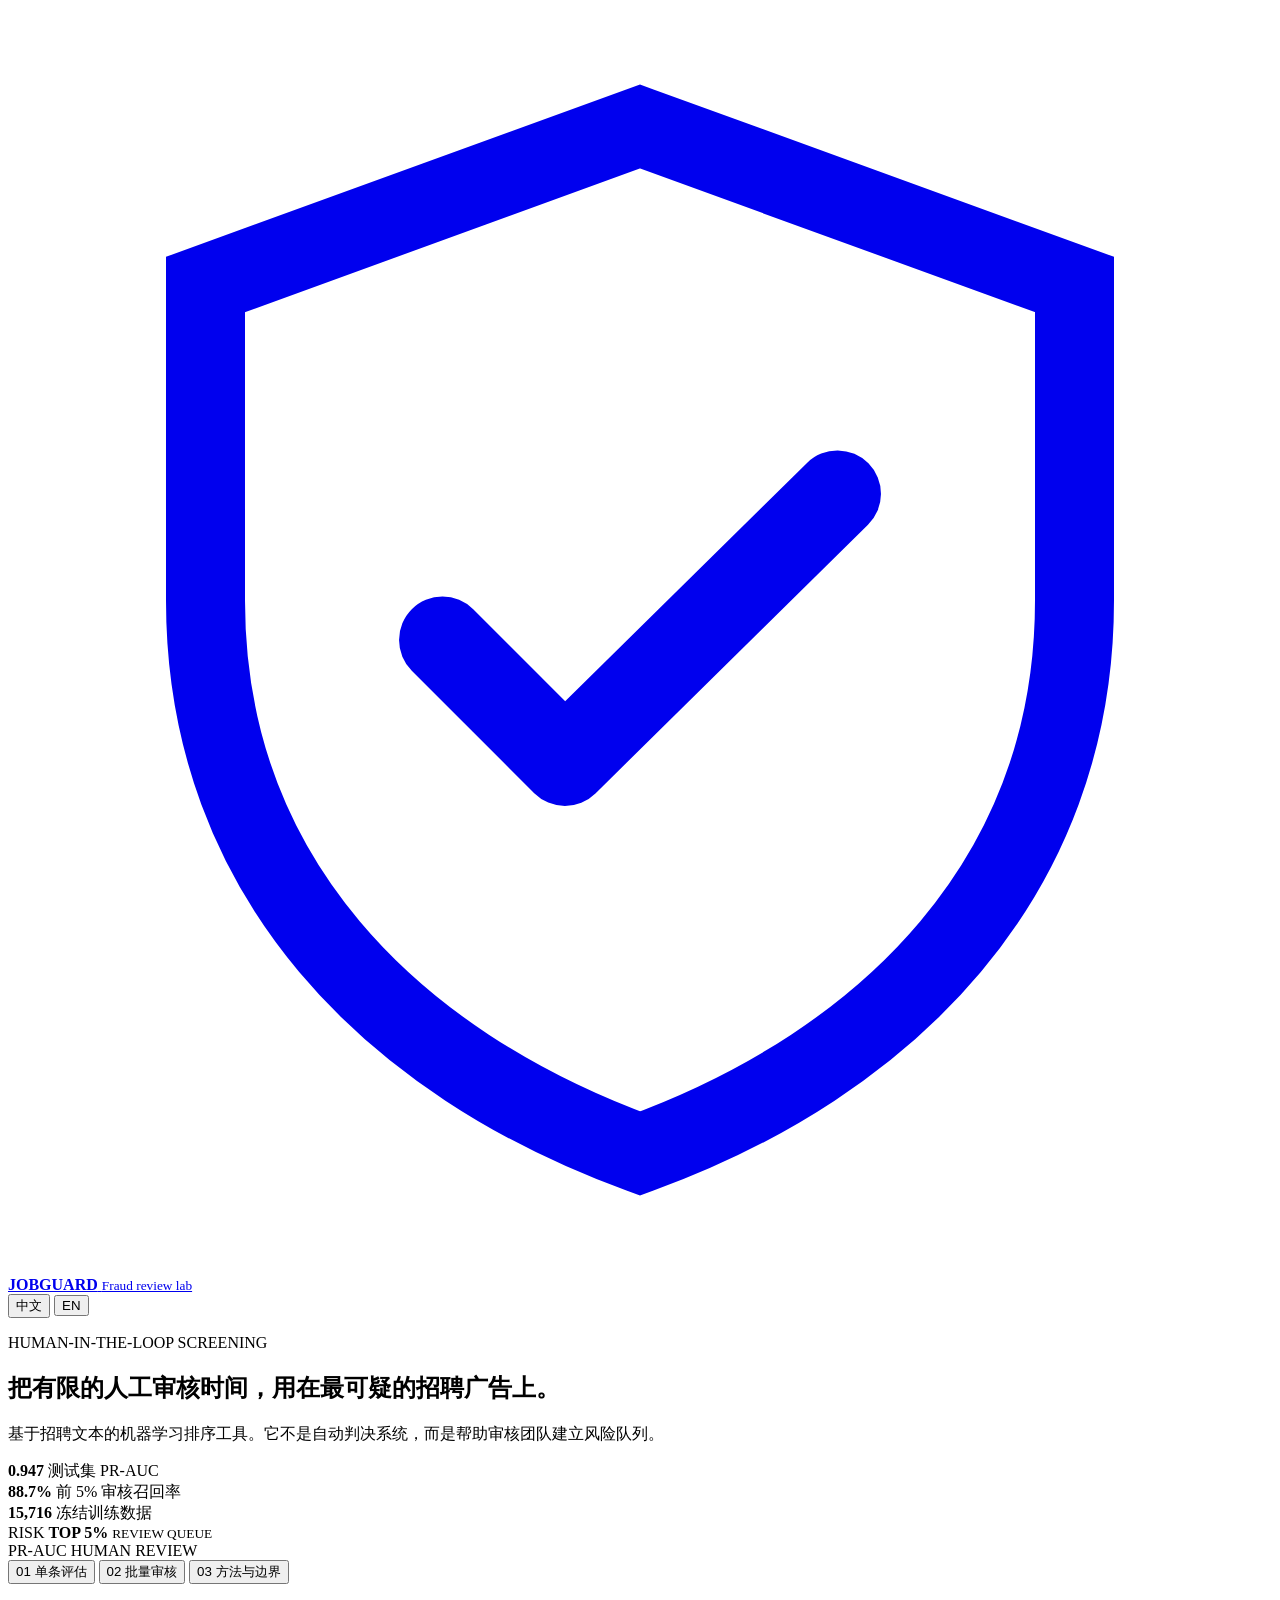
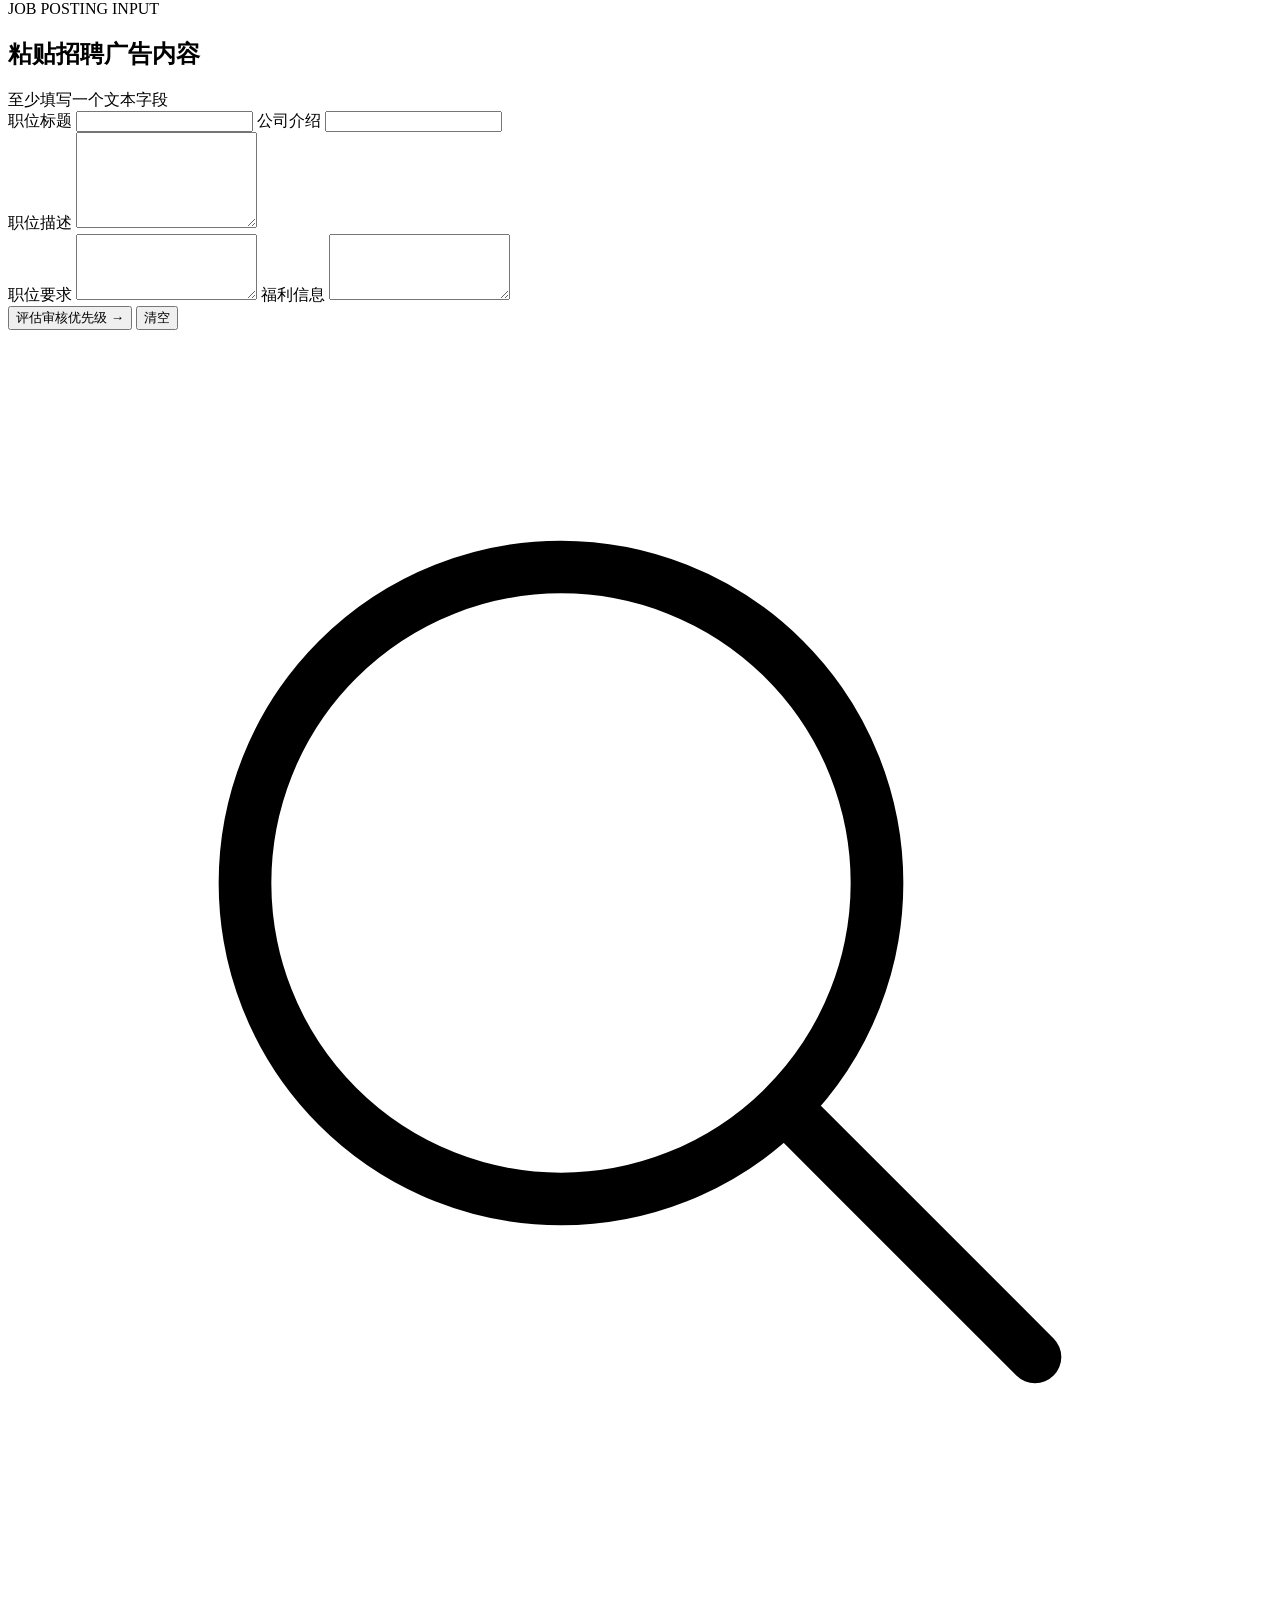
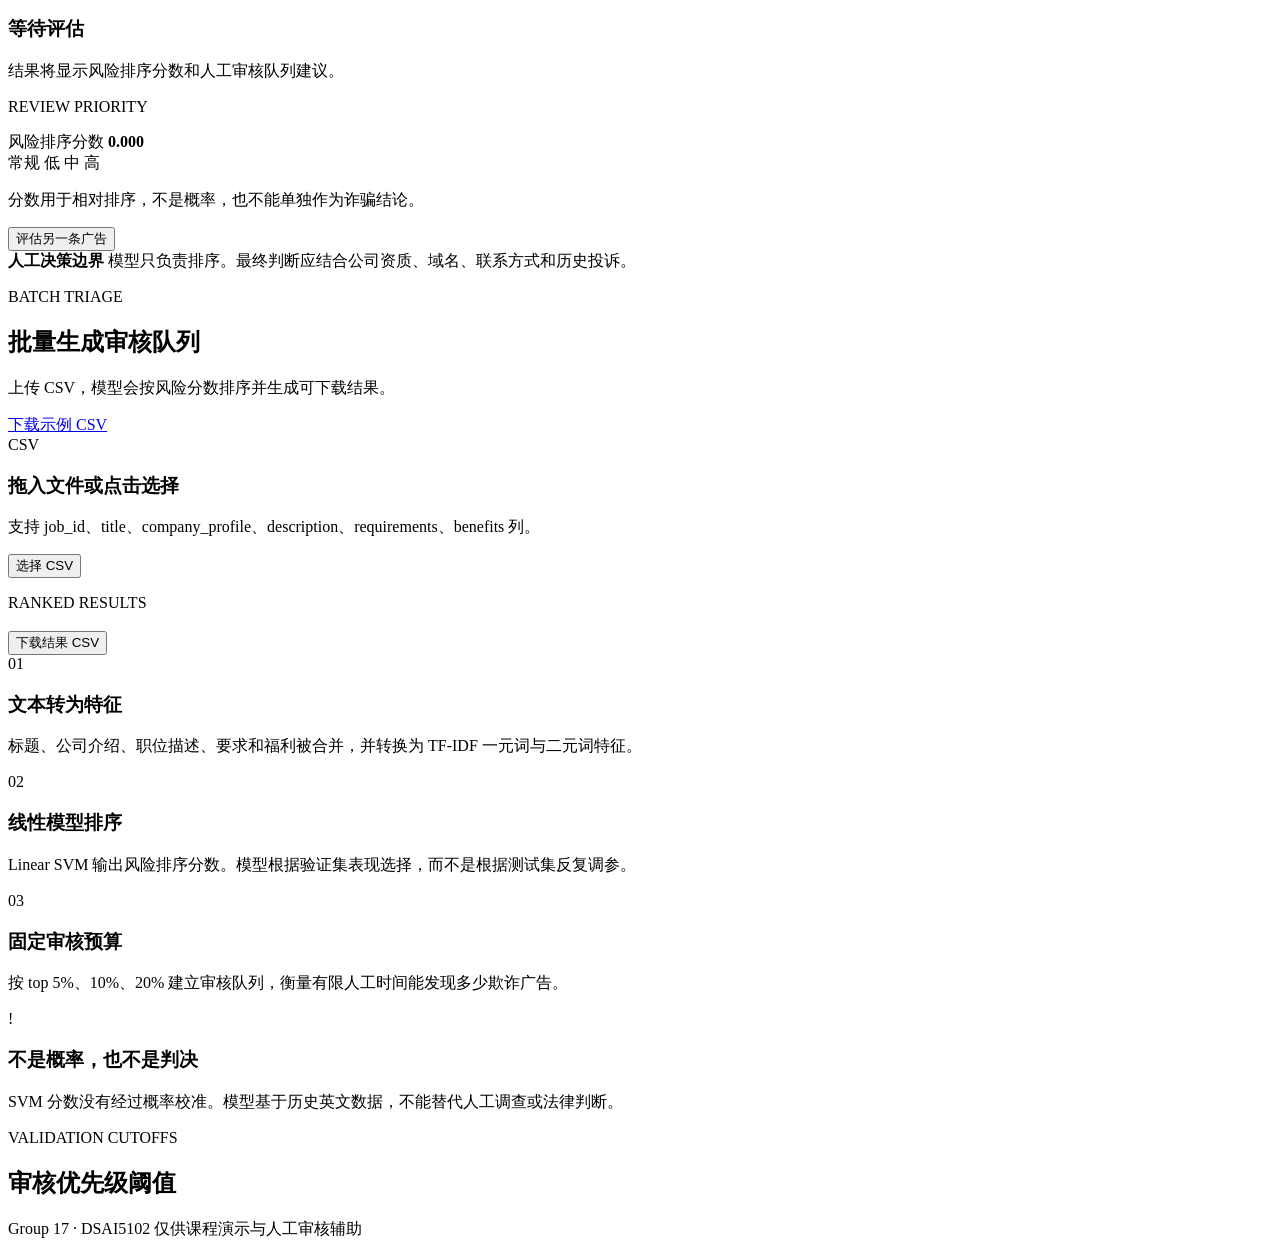
==== 04_app/static/index.html @ cd7fbd6b "Replace Streamlit UI with bilingual HTML application" ====
<!doctype html>
<html lang="zh-CN">
<head>
  <meta charset="utf-8">
  <meta name="viewport" content="width=device-width, initial-scale=1">
  <meta name="description" content="Bilingual human-in-the-loop job fraud review assistant">
  <title>JobGuard | Fraud Review Assistant</title>
  <link rel="stylesheet" href="/assets/styles.css">
</head>
<body>
  <div class="page-shell">
    <header class="topbar">
      <a class="brand" href="#">
        <span class="brand-mark" aria-hidden="true">
          <svg viewBox="0 0 32 32" role="img">
            <path d="M16 3 27 7v8c0 7-4.7 11.7-11 14C9.7 26.7 5 22 5 15V7l11-4Z" fill="none" stroke="currentColor" stroke-width="2"/>
            <path d="m11 16 3.1 3.1L21 12.3" fill="none" stroke="currentColor" stroke-width="2.2" stroke-linecap="round" stroke-linejoin="round"/>
          </svg>
        </span>
        <span>
          <strong>JOBGUARD</strong>
          <small>Fraud review lab</small>
        </span>
      </a>
      <div class="language-switch" role="group" aria-label="Language">
        <button class="lang-btn active" data-lang="zh" type="button">中文</button>
        <button class="lang-btn" data-lang="en" type="button">EN</button>
      </div>
    </header>

    <main>
      <section class="hero">
        <div class="hero-copy">
          <p class="eyebrow" data-i18n="hero_eyebrow">HUMAN-IN-THE-LOOP SCREENING</p>
          <h1 data-i18n="hero_title">把有限的人工审核时间，用在最可疑的招聘广告上。</h1>
          <p class="hero-text" data-i18n="hero_text">
            基于招聘文本的机器学习排序工具。它不是自动判决系统，而是帮助审核团队建立风险队列。
          </p>
          <div class="metric-strip">
            <div class="metric">
              <strong>0.947</strong>
              <span data-i18n="metric_test_ap">测试集 PR-AUC</span>
            </div>
            <div class="metric">
              <strong>88.7%</strong>
              <span data-i18n="metric_recall">前 5% 审核召回率</span>
            </div>
            <div class="metric">
              <strong>15,716</strong>
              <span data-i18n="metric_records">冻结训练数据</span>
            </div>
          </div>
        </div>
        <div class="hero-visual" aria-hidden="true">
          <div class="radar-grid"></div>
          <div class="risk-orbit orbit-one"></div>
          <div class="risk-orbit orbit-two"></div>
          <div class="risk-core">
            <span>RISK</span>
            <strong>TOP 5%</strong>
            <small>REVIEW QUEUE</small>
          </div>
          <span class="floating-label label-a">PR-AUC</span>
          <span class="floating-label label-b">HUMAN REVIEW</span>
        </div>
      </section>

      <nav class="tabs" aria-label="Application sections">
        <button class="tab active" data-tab="assess" type="button">
          <span class="tab-index">01</span>
          <span data-i18n="tab_single">单条评估</span>
        </button>
        <button class="tab" data-tab="batch" type="button">
          <span class="tab-index">02</span>
          <span data-i18n="tab_batch">批量审核</span>
        </button>
        <button class="tab" data-tab="method" type="button">
          <span class="tab-index">03</span>
          <span data-i18n="tab_method">方法与边界</span>
        </button>
      </nav>

      <section id="panel-assess" class="panel active">
        <div class="workspace">
          <form id="assess-form" class="form-card">
            <div class="section-heading">
              <div>
                <p class="eyebrow" data-i18n="form_eyebrow">JOB POSTING INPUT</p>
                <h2 data-i18n="form_title">粘贴招聘广告内容</h2>
              </div>
              <span class="required-hint" data-i18n="required_hint">至少填写一个文本字段</span>
            </div>

            <div class="field-grid two-col">
              <label class="field">
                <span data-i18n="field_title">职位标题</span>
                <input id="title" name="title" type="text" data-placeholder="title_placeholder" autocomplete="off">
              </label>
              <label class="field">
                <span data-i18n="field_company">公司介绍</span>
                <input id="company_profile" name="company_profile" type="text" data-placeholder="company_placeholder" autocomplete="off">
              </label>
            </div>
            <label class="field">
              <span data-i18n="field_description">职位描述</span>
              <textarea id="description" name="description" rows="6" data-placeholder="description_placeholder"></textarea>
            </label>
            <div class="field-grid two-col">
              <label class="field">
                <span data-i18n="field_requirements">职位要求</span>
                <textarea id="requirements" name="requirements" rows="4" data-placeholder="requirements_placeholder"></textarea>
              </label>
              <label class="field">
                <span data-i18n="field_benefits">福利信息</span>
                <textarea id="benefits" name="benefits" rows="4" data-placeholder="benefits_placeholder"></textarea>
              </label>
            </div>
            <div class="form-actions">
              <button id="assess-submit" class="primary-btn" type="submit">
                <span data-i18n="assess_button">评估审核优先级</span>
                <span class="arrow" aria-hidden="true">→</span>
              </button>
              <button id="clear-form" class="text-btn" type="button" data-i18n="clear_button">清空</button>
            </div>
          </form>

          <aside class="result-card" aria-live="polite">
            <div class="result-empty" id="result-empty">
              <div class="empty-icon">
                <svg viewBox="0 0 48 48" aria-hidden="true">
                  <circle cx="21" cy="21" r="12" fill="none" stroke="currentColor" stroke-width="2"/>
                  <path d="m30 30 9 9" stroke="currentColor" stroke-width="2" stroke-linecap="round"/>
                </svg>
              </div>
              <h3 data-i18n="result_empty_title">等待评估</h3>
              <p data-i18n="result_empty_text">结果将显示风险排序分数和人工审核队列建议。</p>
            </div>
            <div class="result-content hidden" id="result-content">
              <p class="eyebrow" data-i18n="result_eyebrow">REVIEW PRIORITY</p>
              <div id="priority-pill" class="priority-pill"></div>
              <div class="score-line">
                <span data-i18n="result_score_label">风险排序分数</span>
                <strong id="score-value">0.000</strong>
              </div>
              <div class="risk-meter">
                <div class="risk-track"></div>
                <div id="risk-marker" class="risk-marker"></div>
              </div>
              <div class="risk-labels">
                <span data-i18n="risk_routine">常规</span>
                <span data-i18n="risk_low">低</span>
                <span data-i18n="risk_medium">中</span>
                <span data-i18n="risk_high">高</span>
              </div>
              <p class="result-note" data-i18n="result_note">
                分数用于相对排序，不是概率，也不能单独作为诈骗结论。
              </p>
              <button id="assess-again" class="secondary-btn" type="button" data-i18n="assess_again">
                评估另一条广告
              </button>
            </div>
          </aside>
        </div>
        <div class="boundary-note">
          <strong data-i18n="boundary_title">人工决策边界</strong>
          <span data-i18n="boundary_text">模型只负责排序。最终判断应结合公司资质、域名、联系方式和历史投诉。</span>
        </div>
      </section>

      <section id="panel-batch" class="panel">
        <div class="section-heading">
          <div>
            <p class="eyebrow" data-i18n="batch_eyebrow">BATCH TRIAGE</p>
            <h2 data-i18n="batch_title">批量生成审核队列</h2>
            <p class="section-copy" data-i18n="batch_copy">上传 CSV，模型会按风险分数排序并生成可下载结果。</p>
          </div>
          <a class="secondary-btn compact" href="/api/sample.csv" data-i18n="sample_download">下载示例 CSV</a>
        </div>
        <div class="upload-zone" id="upload-zone">
          <input id="csv-file" type="file" accept=".csv,text/csv" hidden>
          <div class="upload-icon">CSV</div>
          <h3 data-i18n="upload_title">拖入文件或点击选择</h3>
          <p data-i18n="upload_text">支持 job_id、title、company_profile、description、requirements、benefits 列。</p>
          <button id="choose-file" class="secondary-btn" type="button" data-i18n="choose_file">选择 CSV</button>
        </div>
        <div id="batch-status" class="batch-status hidden"></div>
        <div id="batch-results" class="table-card hidden">
          <div class="table-toolbar">
            <div>
              <p class="eyebrow" data-i18n="batch_result_eyebrow">RANKED RESULTS</p>
              <h3 id="batch-summary"></h3>
            </div>
            <button id="download-results" class="primary-btn compact" type="button" data-i18n="download_results">下载结果 CSV</button>
          </div>
          <div class="table-scroll">
            <table id="results-table">
              <thead></thead>
              <tbody></tbody>
            </table>
          </div>
        </div>
      </section>

      <section id="panel-method" class="panel">
        <div class="method-grid">
          <article class="method-card">
            <span class="method-number">01</span>
            <h3 data-i18n="method_1_title">文本转为特征</h3>
            <p data-i18n="method_1_text">标题、公司介绍、职位描述、要求和福利被合并，并转换为 TF-IDF 一元词与二元词特征。</p>
          </article>
          <article class="method-card">
            <span class="method-number">02</span>
            <h3 data-i18n="method_2_title">线性模型排序</h3>
            <p data-i18n="method_2_text">Linear SVM 输出风险排序分数。模型根据验证集表现选择，而不是根据测试集反复调参。</p>
          </article>
          <article class="method-card">
            <span class="method-number">03</span>
            <h3 data-i18n="method_3_title">固定审核预算</h3>
            <p data-i18n="method_3_text">按 top 5%、10%、20% 建立审核队列，衡量有限人工时间能发现多少欺诈广告。</p>
          </article>
          <article class="method-card accent">
            <span class="method-number">!</span>
            <h3 data-i18n="method_4_title">不是概率，也不是判决</h3>
            <p data-i18n="method_4_text">SVM 分数没有经过概率校准。模型基于历史英文数据，不能替代人工调查或法律判断。</p>
          </article>
        </div>
        <div class="threshold-panel">
          <div>
            <p class="eyebrow" data-i18n="threshold_eyebrow">VALIDATION CUTOFFS</p>
            <h2 data-i18n="threshold_title">审核优先级阈值</h2>
          </div>
          <div id="threshold-cards" class="threshold-cards"></div>
        </div>
      </section>
    </main>

    <footer>
      <span>Group 17 · DSAI5102</span>
      <span data-i18n="footer_text">仅供课程演示与人工审核辅助</span>
    </footer>
  </div>

  <script src="/assets/app.js"></script>
</body>
</html>
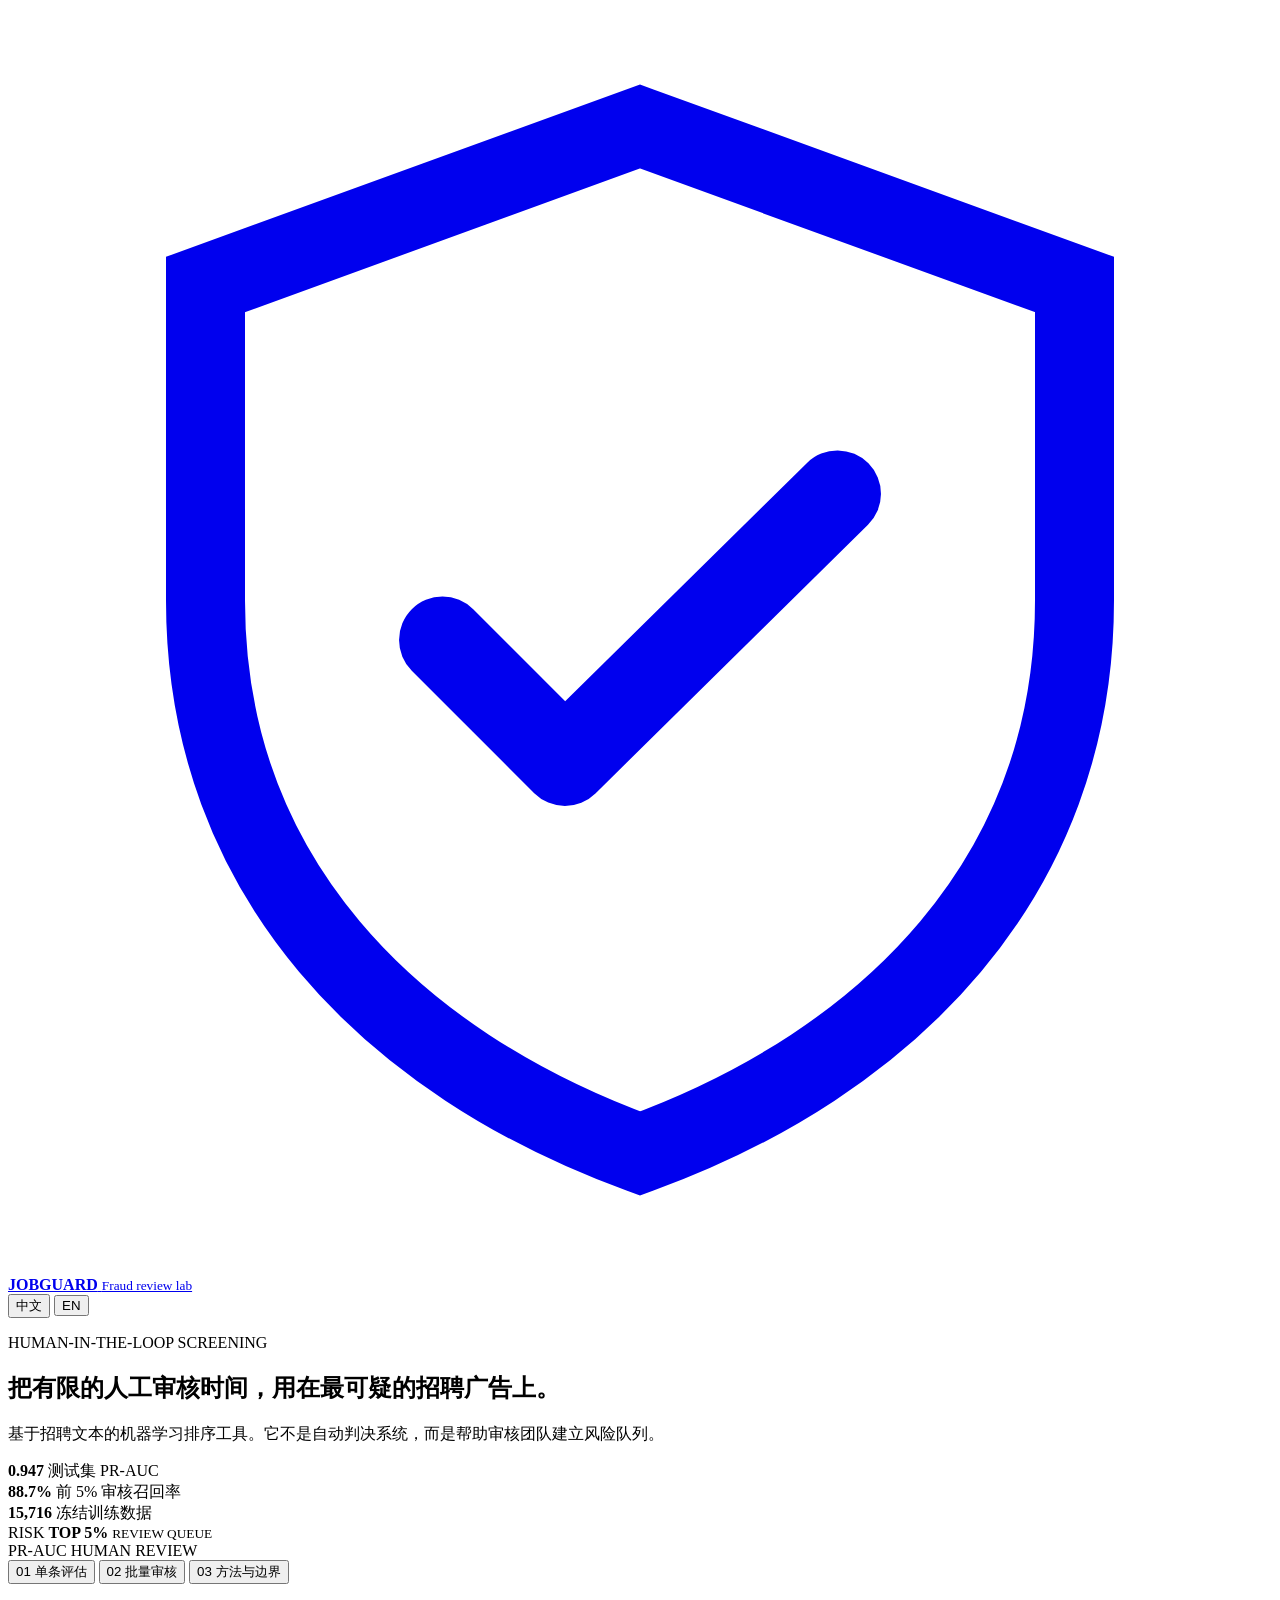
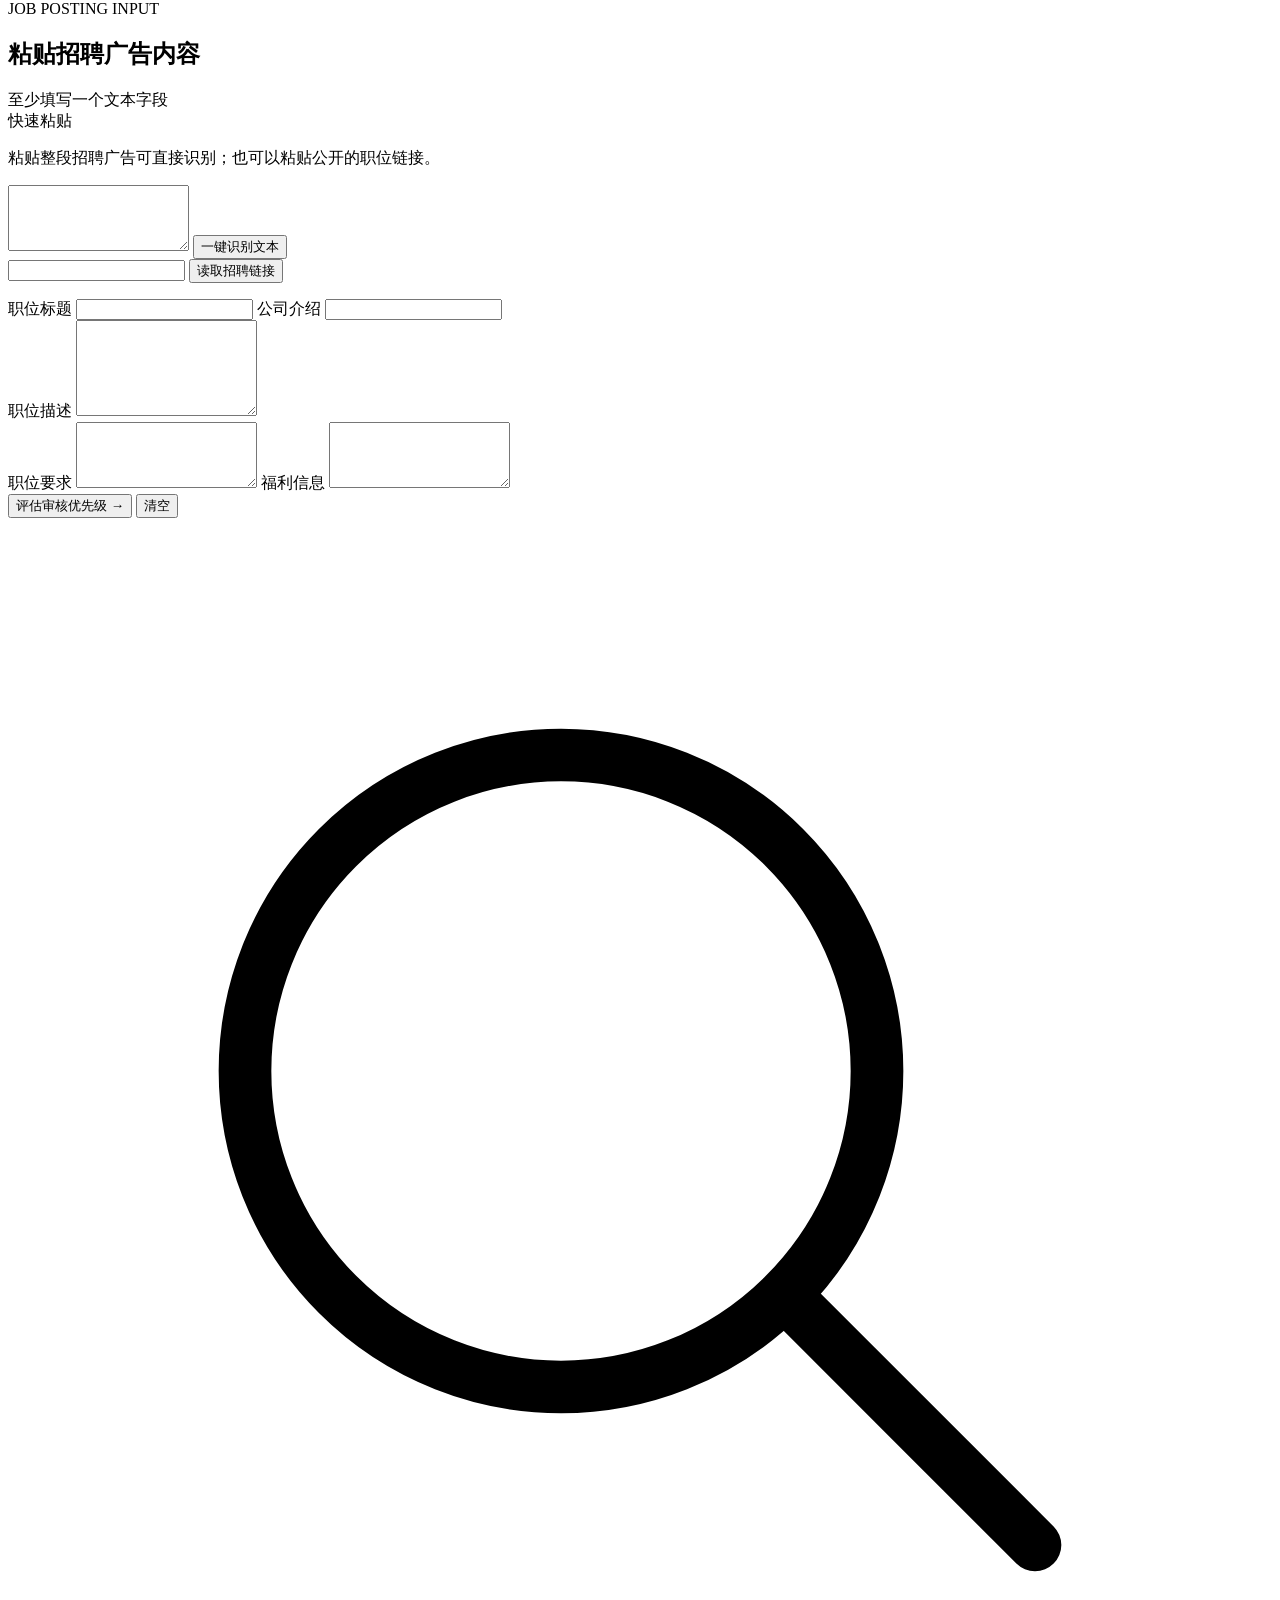
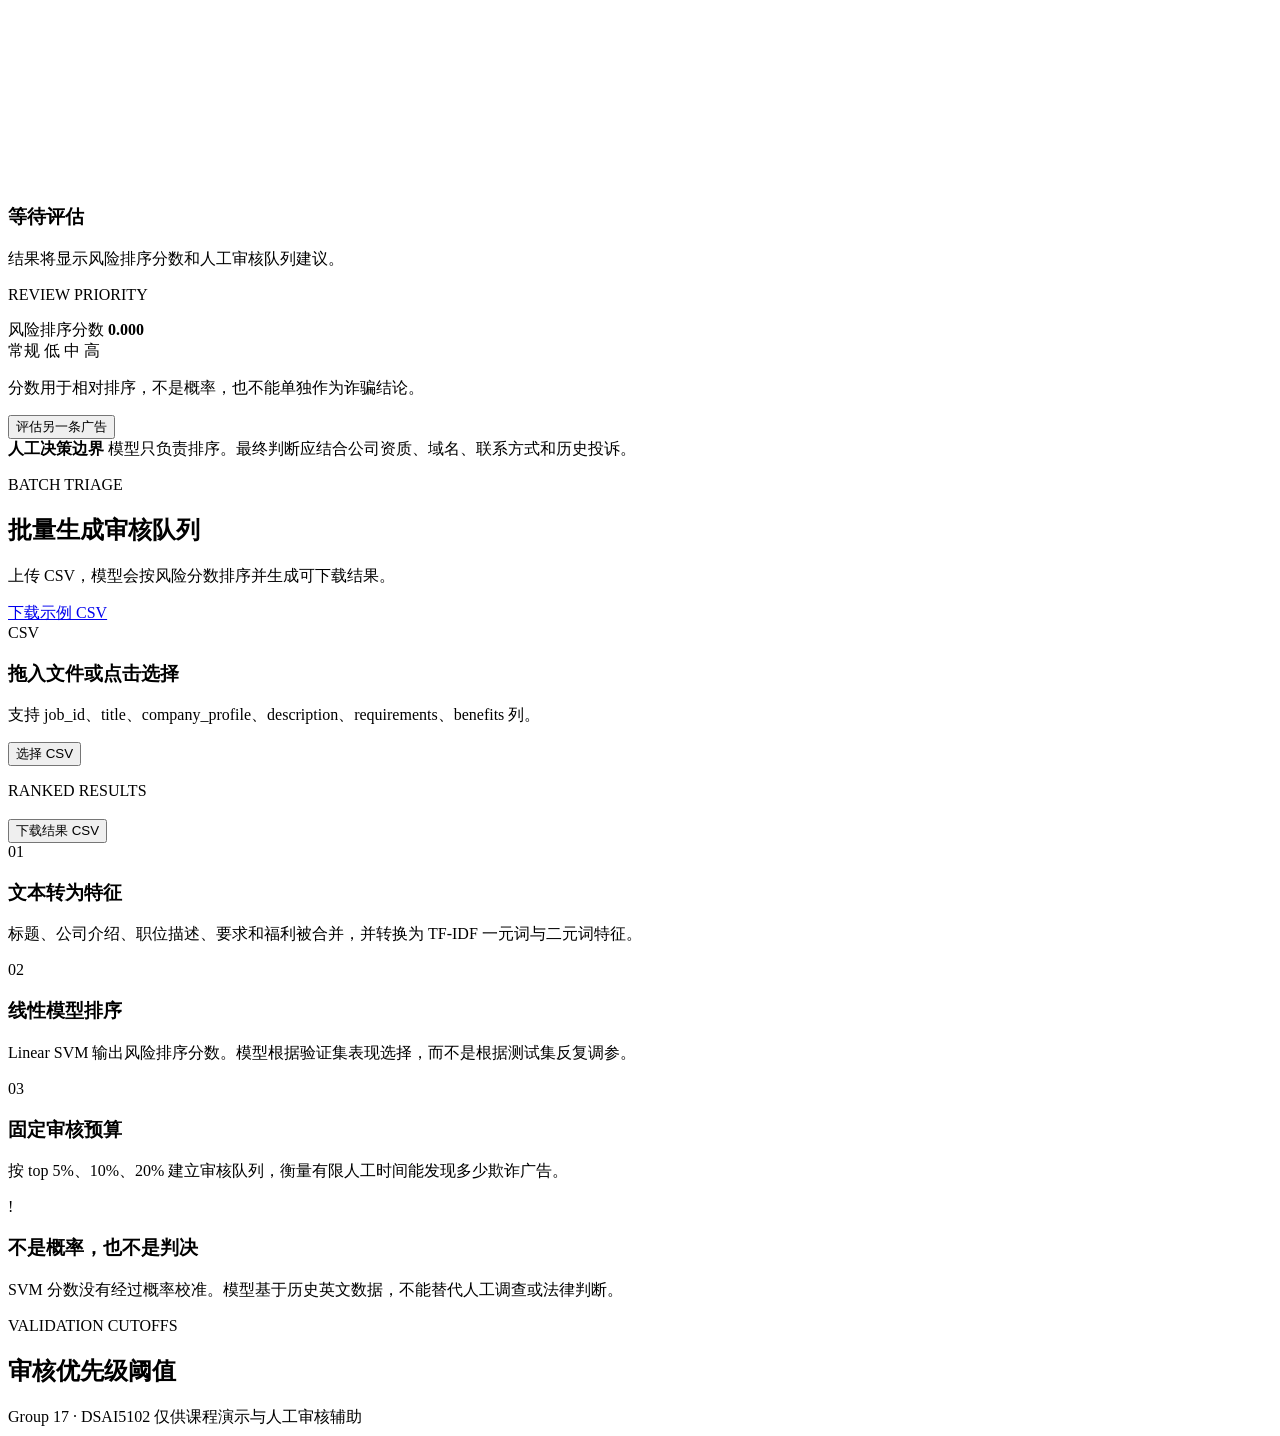
==== commit b5663991: "Improve UI contrast and add paste and URL input" ====
--- a/04_app/static/index.html
+++ b/04_app/static/index.html
@@ -91,6 +91,28 @@
               <span class="required-hint" data-i18n="required_hint">至少填写一个文本字段</span>
             </div>
 
+            <div class="quick-entry">
+              <div class="quick-entry-head">
+                <div>
+                  <span class="quick-label" data-i18n="quick_label">快速粘贴</span>
+                  <p data-i18n="quick_help">粘贴整段招聘广告可直接识别；也可以粘贴公开的职位链接。</p>
+                </div>
+              </div>
+              <div class="quick-row">
+                <textarea id="quick-text" rows="4" data-placeholder="quick_placeholder"></textarea>
+                <button id="analyze-paste" class="secondary-btn solid" type="button" data-i18n="analyze_paste">
+                  一键识别文本
+                </button>
+              </div>
+              <div class="url-row" id="url-fetch-row">
+                <input id="job-url" type="url" data-placeholder="url_placeholder" autocomplete="off">
+                <button id="fetch-url" class="secondary-btn solid" type="button" data-i18n="fetch_url">
+                  读取招聘链接
+                </button>
+              </div>
+              <p id="quick-status" class="quick-status hidden"></p>
+            </div>
+
             <div class="field-grid two-col">
               <label class="field">
                 <span data-i18n="field_title">职位标题</span>
